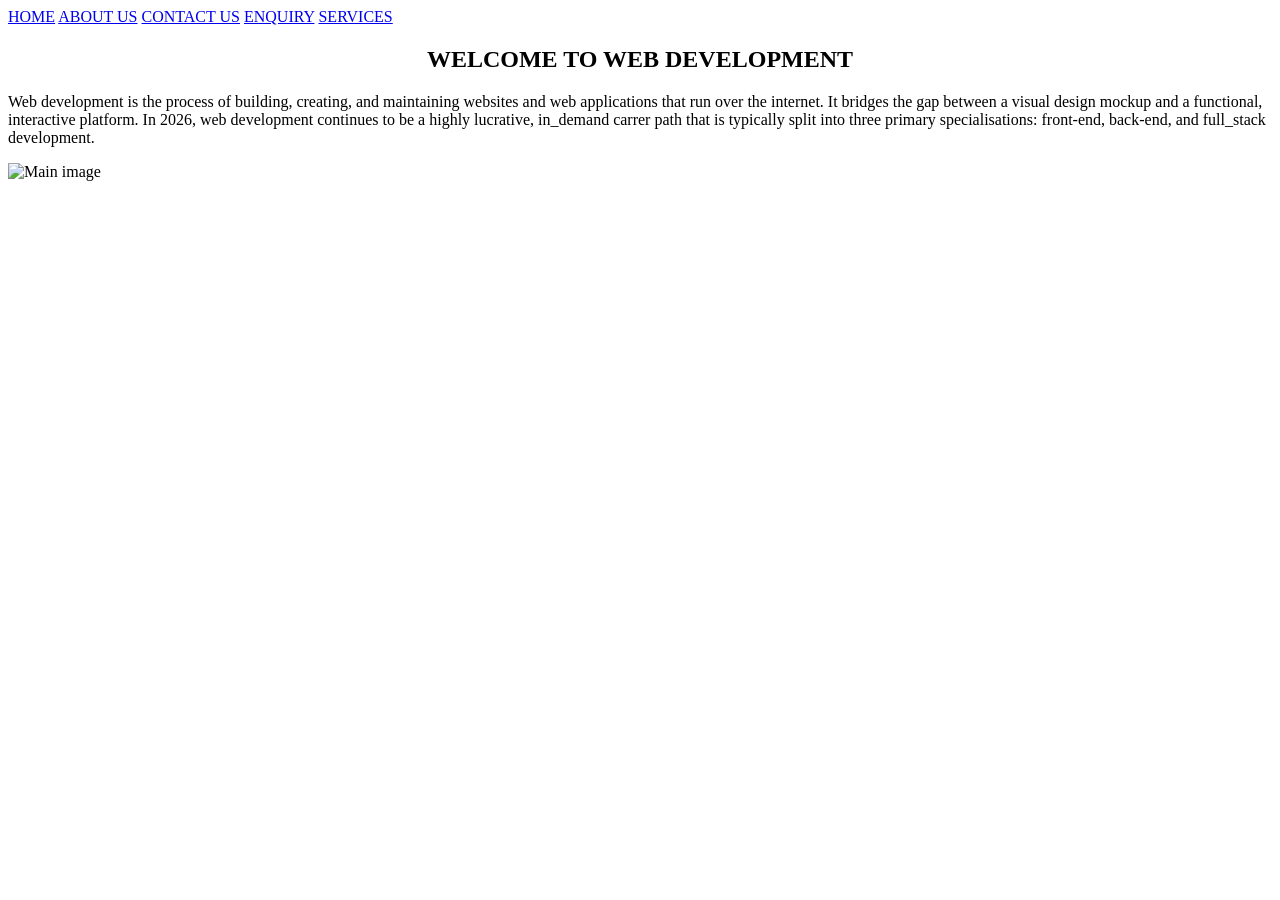
==== index.html @ 9d779f1f "ST10480215: Add core pages and folder structure" ====
<!DOCTYPE html>
<html lang="en">
<head>
    <meta charset="UTF-8">
    <meta name="viewport" content="width=device-width, initial-scale+1.0">
    <title>SOLSICE_SUN | HOME</title>
</head>
<body>
    <header>
        <!--Logo goes here-->
        <!--Navigation links-->
        <nav>
            <a href="./index.html">HOME</a>
            <a href="./about.html">ABOUT US</a>
            <a href="./contact.html">CONTACT US</a>
            <a href="./enquiry.html">ENQUIRY</a>
            <a href="#">SERVICES</a>
        </nav>
    </header>
    <!--Main section-->
    <main>
        <!--First Section-->
        <section>
            <!--Welcome message-->
            <h1 style="color: black; text-align:center;">WELCOME TO WEB DEVELOPMENT</h1>
            <!--Website description paragraph-->
            <p>Web development is the process of building, creating, and maintaining websites and web applications that run over the internet.
                It bridges the gap between a visual design mockup and a functional, interactive platform.
                In 2026, web development continues to be a highly lucrative,
                in_demand carrer path that is typically split into three primary specialisations:
                front-end, back-end, and full_stack development.</p>
            <!--Insert an image-->
            <img src="C:\Users\Student\Documents\GitHub\MyGlobe2\assets\images\sebastien-gabriel--IMlv9Jlb24-unsplash.jpg" width="100%" alt="Main image">
        </section>
        <!--Footer Section-->
        <footer>

        </footer>
    </main>
</body>
</html>
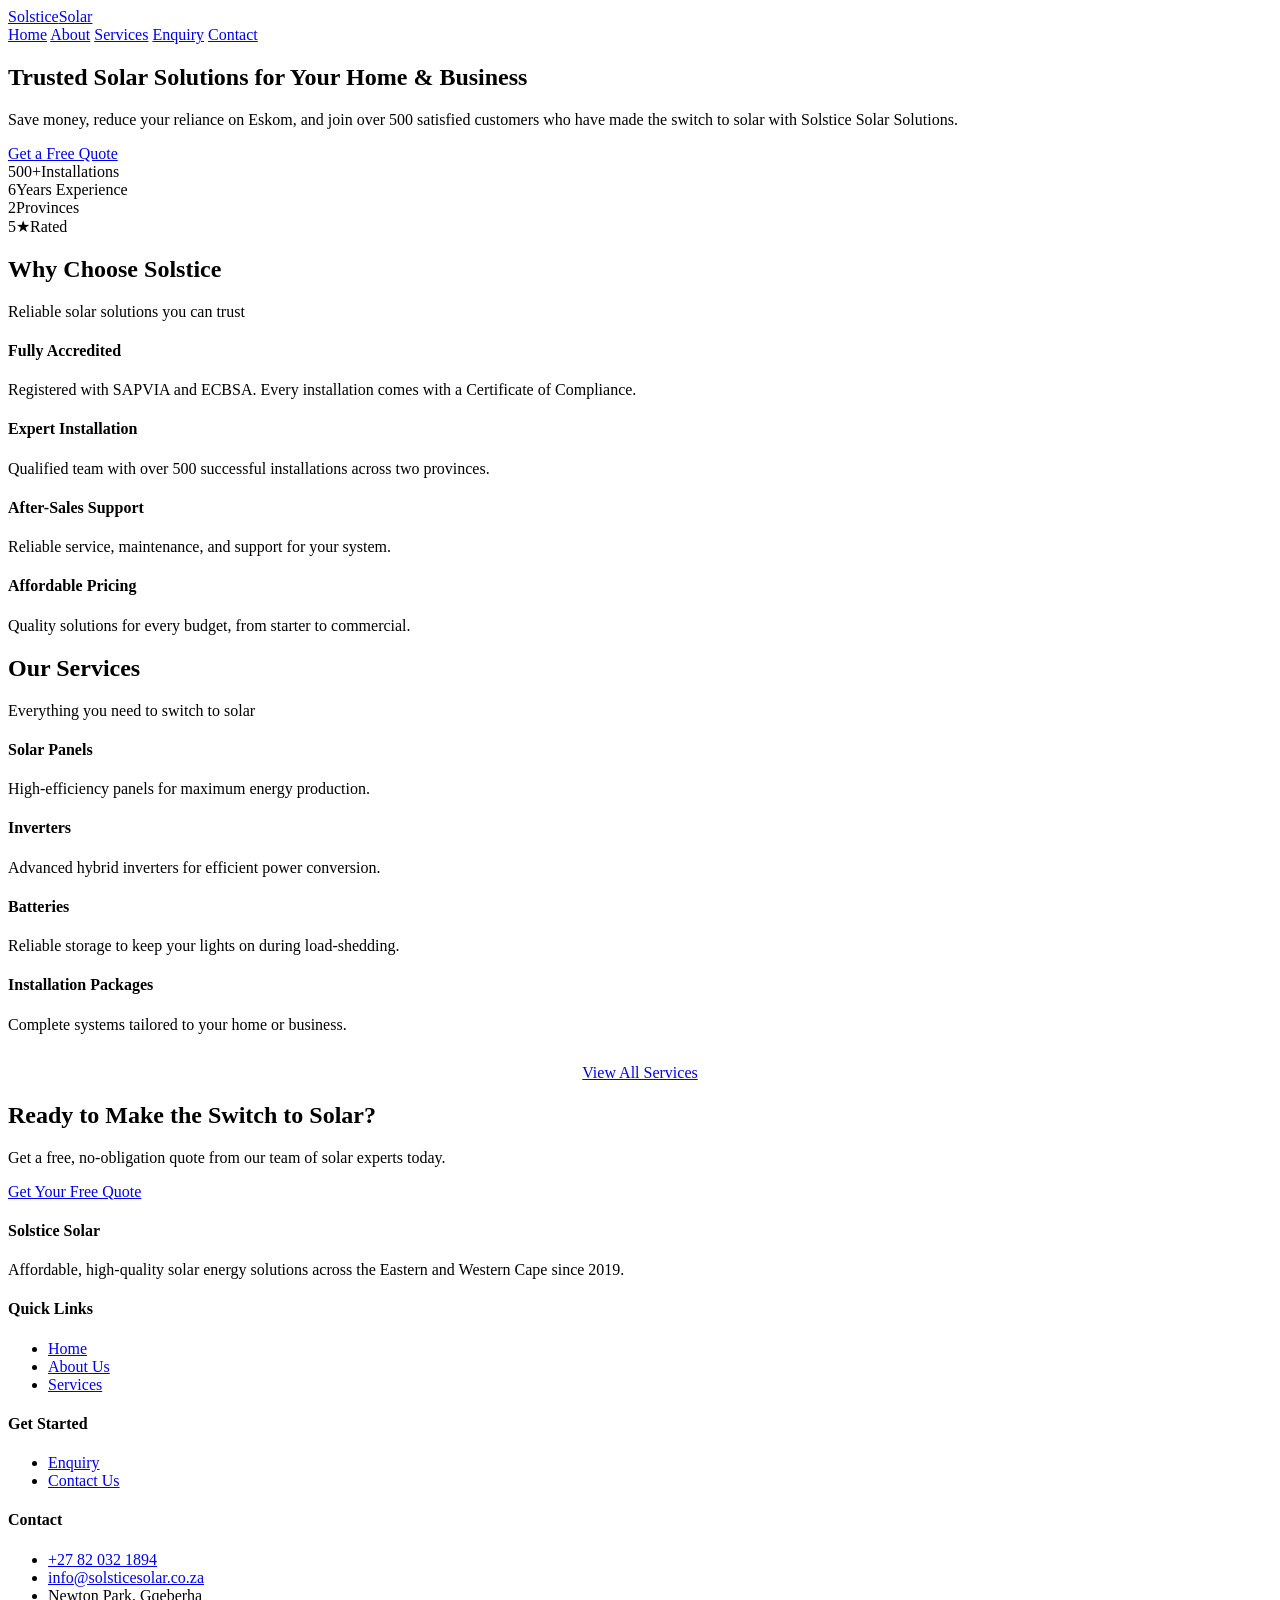
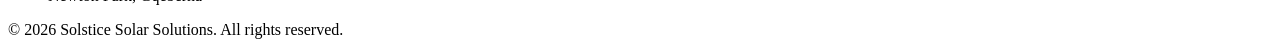
==== commit 1cde4664: "git commit -am "Your descriptive commit message here"" ====
--- a/index.html
+++ b/index.html
@@ -2,40 +2,142 @@
 <html lang="en">
 <head>
     <meta charset="UTF-8">
-    <meta name="viewport" content="width=device-width, initial-scale+1.0">
-    <title>SOLSICE_SUN | HOME</title>
+    <meta name="viewport" content="width=device-width, initial-scale=1.0">
+    <title>Solstice Solar Solutions | Home</title>
+    <link rel="stylesheet" href="style.css">
+    <link href="https://fonts.googleapis.com/css2?family=Montserrat:wght@600;700;800&family=Roboto:wght@400;500&display=swap" rel="stylesheet">
 </head>
 <body>
+
     <header>
-        <!--Logo goes here-->
-        <!--Navigation links-->
-        <nav>
-            <a href="./index.html">HOME</a>
-            <a href="./about.html">ABOUT US</a>
-            <a href="./contact.html">CONTACT US</a>
-            <a href="./enquiry.html">ENQUIRY</a>
-            <a href="#">SERVICES</a>
-        </nav>
+        <div class="container">
+            <a href="index.html" class="logo">Solstice<span>Solar</span></a>
+            <nav>
+                <a href="index.html" class="active">Home</a>
+                <a href="about.html">About</a>
+                <a href="services.html">Services</a>
+                <a href="enquiry.html">Enquiry</a>
+                <a href="contact.html">Contact</a>
+            </nav>
+        </div>
     </header>
-    <!--Main section-->
-    <main>
-        <!--First Section-->
-        <section>
-            <!--Welcome message-->
-            <h1 style="color: black; text-align:center;">WELCOME TO WEB DEVELOPMENT</h1>
-            <!--Website description paragraph-->
-            <p>Web development is the process of building, creating, and maintaining websites and web applications that run over the internet.
-                It bridges the gap between a visual design mockup and a functional, interactive platform.
-                In 2026, web development continues to be a highly lucrative,
-                in_demand carrer path that is typically split into three primary specialisations:
-                front-end, back-end, and full_stack development.</p>
-            <!--Insert an image-->
-            <img src="C:\Users\Student\Documents\GitHub\MyGlobe2\assets\images\sebastien-gabriel--IMlv9Jlb24-unsplash.jpg" width="100%" alt="Main image">
-        </section>
-        <!--Footer Section-->
-        <footer>
 
-        </footer>
-    </main>
+    <section class="hero">
+        <div class="container">
+            <h1>Trusted Solar Solutions for <span>Your Home</span> &amp; Business</h1>
+            <p>Save money, reduce your reliance on Eskom, and join over 500 satisfied customers who have made the switch to solar with Solstice Solar Solutions.</p>
+            <a href="enquiry.html" class="btn btn-yellow">Get a Free Quote</a>
+
+            <div class="stats">
+                <div class="stat"><span class="number">500+</span><span class="label">Installations</span></div>
+                <div class="stat"><span class="number">6</span><span class="label">Years Experience</span></div>
+                <div class="stat"><span class="number">2</span><span class="label">Provinces</span></div>
+                <div class="stat"><span class="number">5★</span><span class="label">Rated</span></div>
+            </div>
+        </div>
+    </section>
+
+    <section class="section">
+        <div class="container">
+            <div class="section-title">
+                <h2>Why Choose <span>Solstice</span></h2>
+                <p>Reliable solar solutions you can trust</p>
+            </div>
+            <div class="card-grid">
+                <div class="card">
+                    <h4>Fully Accredited</h4>
+                    <p>Registered with SAPVIA and ECBSA. Every installation comes with a Certificate of Compliance.</p>
+                </div>
+                <div class="card">
+                    <h4>Expert Installation</h4>
+                    <p>Qualified team with over 500 successful installations across two provinces.</p>
+                </div>
+                <div class="card">
+                    <h4>After-Sales Support</h4>
+                    <p>Reliable service, maintenance, and support for your system.</p>
+                </div>
+                <div class="card">
+                    <h4>Affordable Pricing</h4>
+                    <p>Quality solutions for every budget, from starter to commercial.</p>
+                </div>
+            </div>
+        </div>
+    </section>
+
+    <section class="section-grey">
+        <div class="container">
+            <div class="section-title">
+                <h2>Our <span>Services</span></h2>
+                <p>Everything you need to switch to solar</p>
+            </div>
+            <div class="card-grid">
+                <div class="card">
+                    <h4>Solar Panels</h4>
+                    <p>High-efficiency panels for maximum energy production.</p>
+                </div>
+                <div class="card">
+                    <h4>Inverters</h4>
+                    <p>Advanced hybrid inverters for efficient power conversion.</p>
+                </div>
+                <div class="card">
+                    <h4>Batteries</h4>
+                    <p>Reliable storage to keep your lights on during load-shedding.</p>
+                </div>
+                <div class="card">
+                    <h4>Installation Packages</h4>
+                    <p>Complete systems tailored to your home or business.</p>
+                </div>
+            </div>
+            <div style="text-align:center; margin-top:30px;">
+                <a href="services.html" class="btn btn-blue">View All Services</a>
+            </div>
+        </div>
+    </section>
+
+    <section class="cta">
+        <div class="container">
+            <h2>Ready to Make the <span>Switch</span> to Solar?</h2>
+            <p>Get a free, no-obligation quote from our team of solar experts today.</p>
+            <a href="enquiry.html" class="btn btn-yellow">Get Your Free Quote</a>
+        </div>
+    </section>
+
+    <footer>
+        <div class="container">
+            <div class="footer-grid">
+                <div>
+                    <h4>Solstice Solar</h4>
+                    <p>Affordable, high-quality solar energy solutions across the Eastern and Western Cape since 2019.</p>
+                </div>
+                <div>
+                    <h4>Quick Links</h4>
+                    <ul>
+                        <li><a href="index.html">Home</a></li>
+                        <li><a href="about.html">About Us</a></li>
+                        <li><a href="services.html">Services</a></li>
+                    </ul>
+                </div>
+                <div>
+                    <h4>Get Started</h4>
+                    <ul>
+                        <li><a href="enquiry.html">Enquiry</a></li>
+                        <li><a href="contact.html">Contact Us</a></li>
+                    </ul>
+                </div>
+                <div>
+                    <h4>Contact</h4>
+                    <ul>
+                        <li> <a href="tel:+27820321894">+27 82 032 1894</a></li>
+                        <li> <a href="mailto:info@solsticesolar.co.za">info@solsticesolar.co.za</a></li>
+                        <li> Newton Park, Gqeberha</li>
+                    </ul>
+                </div>
+            </div>
+            <div class="footer-bottom">
+                &copy; 2026 Solstice Solar Solutions. All rights reserved.
+            </div>
+        </div>
+    </footer>
+
 </body>
 </html>
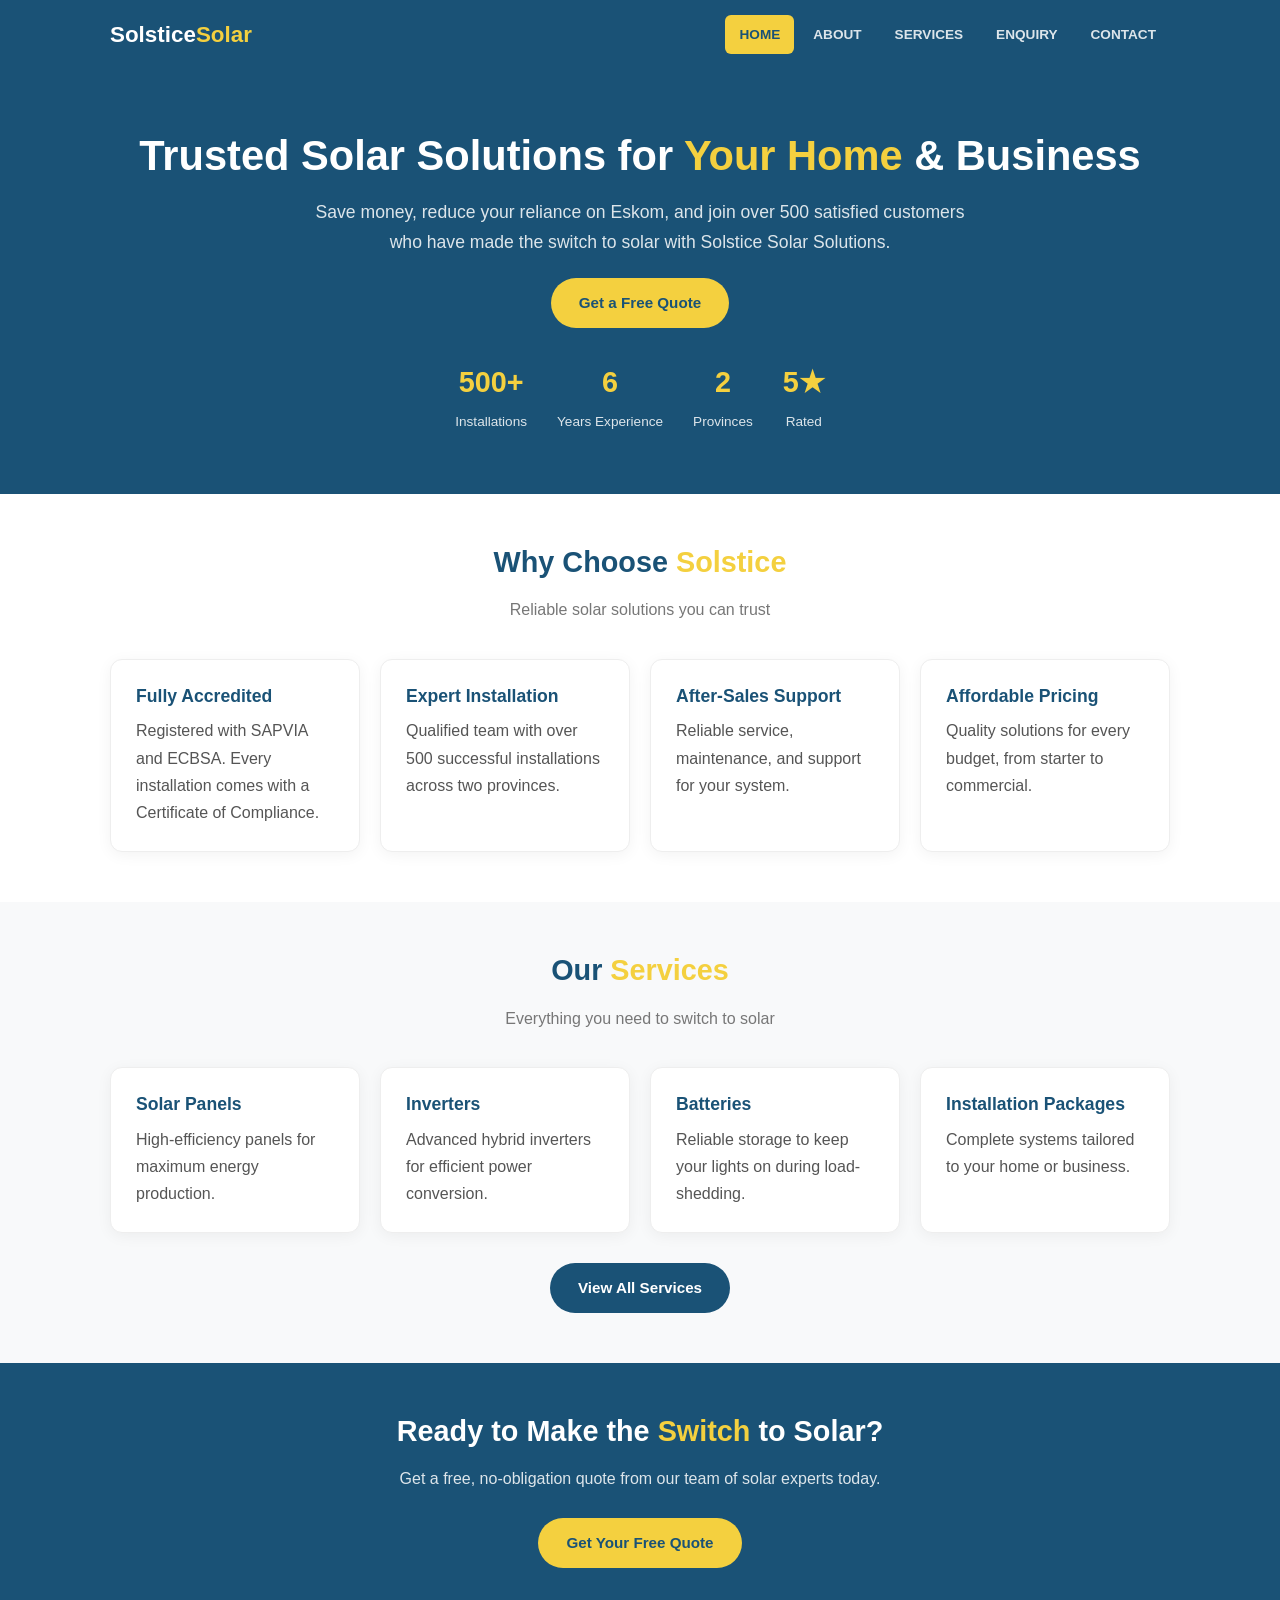
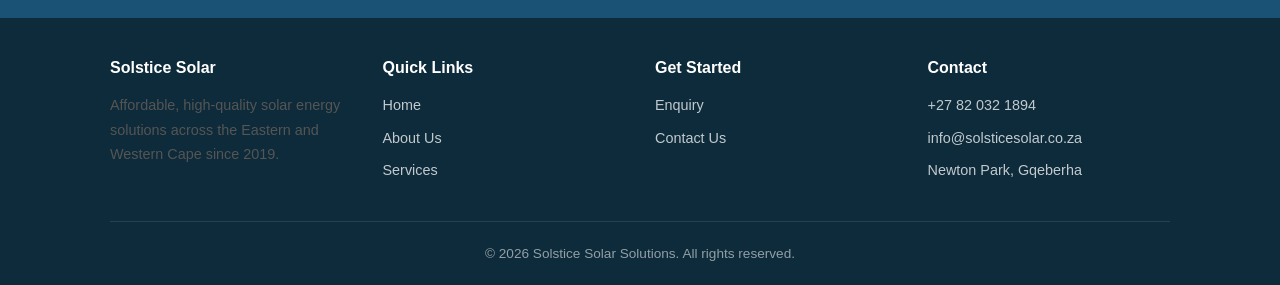
==== commit f71af6ea: "git commit -m "Add cor pages and folder structure" ====
--- a/index.html
+++ b/index.html
@@ -4,7 +4,7 @@
     <meta charset="UTF-8">
     <meta name="viewport" content="width=device-width, initial-scale=1.0">
     <title>Solstice Solar Solutions | Home</title>
-    <link rel="stylesheet" href="style.css">
+    <link rel="stylesheet" href="./css/style.css">
     <link href="https://fonts.googleapis.com/css2?family=Montserrat:wght@600;700;800&family=Roboto:wght@400;500&display=swap" rel="stylesheet">
 </head>
 <body>
--- a/css/style.css
+++ b/css/style.css
@@ -0,0 +1,488 @@
+/* ============================================================
+   SOLSTICE SOLAR SOLUTIONS - STYLESHEET
+   Colors: Blue #1A5276 | Yellow #F4D03F | Green #27AE60
+   ============================================================ */
+
+:root {
+    --blue:      #1A5276;
+    --yellow:    #F4D03F;
+    --green:     #27AE60;
+    --grey:      #F8F9FA;
+    --dark:      #1a1a1a;
+    --mid:       #555555;
+    --light:     #777777;
+    --white:     #ffffff;
+}
+
+/* ===== BASE ===== */
+* {
+    margin: 0;
+    padding: 0;
+    box-sizing: border-box;
+}
+
+body {
+    font-family: 'Roboto', Arial, sans-serif;
+    font-size: 16px;
+    line-height: 1.7;
+    color: var(--dark);
+    background: var(--white);
+}
+
+h1, h2, h3, h4 {
+    font-family: 'Montserrat', Arial, sans-serif;
+    color: var(--blue);
+    line-height: 1.3;
+    margin-bottom: 15px;
+}
+
+h1 { font-size: 2.4rem; }
+h2 { font-size: 1.8rem; }
+h3 { font-size: 1.3rem; }
+h4 { font-size: 1.1rem; }
+
+p {
+    margin-bottom: 15px;
+    color: var(--mid);
+}
+
+a {
+    color: var(--blue);
+    text-decoration: none;
+}
+
+a:hover {
+    color: var(--yellow);
+}
+
+img {
+    max-width: 100%;
+    display: block;
+}
+
+hr {
+    border: none;
+    border-top: 1px solid #ddd;
+    margin: 30px 0;
+}
+
+/* ===== CONTAINER ===== */
+.container {
+    max-width: 1100px;
+    margin: 0 auto;
+    padding: 0 20px;
+}
+
+/* ===== HEADER / NAV ===== */
+header {
+    background: var(--blue);
+    padding: 15px 0;
+    position: sticky;
+    top: 0;
+    z-index: 100;
+}
+
+header .container {
+    display: flex;
+    align-items: center;
+    justify-content: space-between;
+    flex-wrap: wrap;
+    gap: 10px;
+}
+
+.logo {
+    font-family: 'Montserrat', sans-serif;
+    font-size: 1.4rem;
+    font-weight: 800;
+    color: var(--white);
+}
+
+.logo span {
+    color: var(--yellow);
+}
+
+nav {
+    display: flex;
+    flex-wrap: wrap;
+    gap: 5px;
+}
+
+nav a {
+    color: rgba(255, 255, 255, 0.85);
+    font-family: 'Montserrat', sans-serif;
+    font-size: 0.85rem;
+    font-weight: 600;
+    text-transform: uppercase;
+    padding: 8px 14px;
+    border-radius: 6px;
+}
+
+nav a:hover {
+    color: var(--white);
+    background: rgba(255, 255, 255, 0.15);
+}
+
+nav a.active {
+    background: var(--yellow);
+    color: var(--blue);
+}
+
+/* ===== HERO ===== */
+.hero {
+    background: var(--blue);
+    color: var(--white);
+    padding: 60px 0;
+    text-align: center;
+}
+
+.hero h1 {
+    color: var(--white);
+    font-size: 2.6rem;
+    font-weight: 800;
+    margin-bottom: 15px;
+}
+
+.hero h1 span {
+    color: var(--yellow);
+}
+
+.hero p {
+    color: rgba(255, 255, 255, 0.85);
+    font-size: 1.1rem;
+    max-width: 650px;
+    margin: 0 auto 20px;
+}
+
+/* ===== SECTIONS ===== */
+.section {
+    padding: 50px 0;
+}
+
+.section-grey {
+    background: var(--grey);
+    padding: 50px 0;
+}
+
+.section-title {
+    text-align: center;
+    margin-bottom: 35px;
+}
+
+.section-title h2 span {
+    color: var(--yellow);
+}
+
+.section-title p {
+    color: var(--light);
+}
+
+/* ===== BUTTONS ===== */
+.btn {
+    display: inline-block;
+    font-family: 'Montserrat', sans-serif;
+    font-weight: 700;
+    font-size: 0.95rem;
+    padding: 12px 28px;
+    border: none;
+    border-radius: 30px;
+    cursor: pointer;
+    text-align: center;
+    text-decoration: none;
+    transition: all 0.3s ease;
+}
+
+.btn-yellow {
+    background: var(--yellow);
+    color: var(--blue);
+}
+
+.btn-yellow:hover {
+    background: #d4b830;
+    color: var(--blue);
+}
+
+.btn-blue {
+    background: var(--blue);
+    color: var(--white);
+}
+
+.btn-blue:hover {
+    background: #0d3b52;
+    color: var(--white);
+}
+
+.btn-block {
+    display: block;
+    width: 100%;
+}
+
+/* ===== CARDS ===== */
+.card-grid {
+    display: grid;
+    grid-template-columns: repeat(auto-fit, minmax(240px, 1fr));
+    gap: 20px;
+}
+
+.card {
+    background: var(--white);
+    border-radius: 12px;
+    padding: 25px;
+    box-shadow: 0 3px 15px rgba(0, 0, 0, 0.05);
+    border: 1px solid #eee;
+    transition: transform 0.3s ease;
+}
+
+.card:hover {
+    transform: translateY(-5px);
+    box-shadow: 0 8px 25px rgba(26, 82, 118, 0.1);
+}
+
+.card h3, .card h4 {
+    color: var(--blue);
+    margin-bottom: 10px;
+}
+
+.card p:last-child {
+    margin-bottom: 0;
+}
+
+/* ===== STATS ===== */
+.stats {
+    display: flex;
+    flex-wrap: wrap;
+    justify-content: center;
+    gap: 30px;
+    margin-top: 30px;
+}
+
+.stat {
+    text-align: center;
+}
+
+.stat .number {
+    display: block;
+    font-family: 'Montserrat', sans-serif;
+    font-size: 1.8rem;
+    font-weight: 800;
+    color: var(--yellow);
+}
+
+.stat .label {
+    font-size: 0.85rem;
+    color: rgba(255, 255, 255, 0.85);
+}
+
+/* ===== FORMS ===== */
+form {
+    max-width: 600px;
+    margin: 0 auto;
+}
+
+.form-group {
+    margin-bottom: 18px;
+}
+
+label {
+    display: block;
+    font-family: 'Montserrat', sans-serif;
+    font-weight: 600;
+    font-size: 0.9rem;
+    color: var(--blue);
+    margin-bottom: 6px;
+}
+
+input[type="text"],
+input[type="email"],
+input[type="tel"],
+input[type="number"],
+select,
+textarea {
+    width: 100%;
+    padding: 11px 14px;
+    font-family: 'Roboto', sans-serif;
+    font-size: 1rem;
+    color: var(--dark);
+    background: var(--white);
+    border: 2px solid #e0e0e0;
+    border-radius: 8px;
+    outline: none;
+    transition: border-color 0.3s ease;
+}
+
+input:focus,
+select:focus,
+textarea:focus {
+    border-color: var(--blue);
+}
+
+textarea {
+    resize: vertical;
+    min-height: 120px;
+}
+
+.radio-group {
+    display: flex;
+    flex-wrap: wrap;
+    gap: 15px;
+}
+
+.radio-group label {
+    display: flex;
+    align-items: center;
+    gap: 6px;
+    font-weight: 400;
+    color: var(--mid);
+    margin-bottom: 0;
+}
+
+input[type="radio"] {
+    accent-color: var(--blue);
+    cursor: pointer;
+}
+
+form button[type="submit"] {
+    width: 100%;
+    background: var(--yellow);
+    color: var(--blue);
+    font-family: 'Montserrat', sans-serif;
+    font-weight: 700;
+    font-size: 1rem;
+    padding: 13px 30px;
+    border: none;
+    border-radius: 30px;
+    cursor: pointer;
+    margin-top: 10px;
+    transition: background 0.3s ease;
+}
+
+form button[type="submit"]:hover {
+    background: #d4b830;
+}
+
+/* ===== LISTS ===== */
+.list-plain {
+    list-style: none;
+    padding: 0;
+}
+
+.list-plain li {
+    padding: 10px 0;
+    border-bottom: 1px solid #eee;
+    color: var(--mid);
+}
+
+.list-plain li:last-child {
+    border-bottom: none;
+}
+
+/* ===== CTA ===== */
+.cta {
+    background: var(--blue);
+    color: var(--white);
+    padding: 50px 0;
+    text-align: center;
+}
+
+.cta h2 {
+    color: var(--white);
+}
+
+.cta h2 span {
+    color: var(--yellow);
+}
+
+.cta p {
+    color: rgba(255, 255, 255, 0.85);
+    max-width: 600px;
+    margin: 10px auto 25px;
+}
+
+/* ===== FOOTER ===== */
+footer {
+    background: #0d2b3a;
+    color: rgba(255, 255, 255, 0.75);
+    padding: 40px 0 20px;
+    font-size: 0.9rem;
+}
+
+footer h4 {
+    color: var(--white);
+    font-size: 1rem;
+    margin-bottom: 15px;
+}
+
+footer a {
+    color: rgba(255, 255, 255, 0.75);
+}
+
+footer a:hover {
+    color: var(--yellow);
+}
+
+footer ul {
+    list-style: none;
+    padding: 0;
+}
+
+footer ul li {
+    margin-bottom: 8px;
+}
+
+.footer-grid {
+    display: grid;
+    grid-template-columns: repeat(auto-fit, minmax(200px, 1fr));
+    gap: 30px;
+    margin-bottom: 30px;
+}
+
+.footer-bottom {
+    border-top: 1px solid rgba(255, 255, 255, 0.1);
+    padding-top: 20px;
+    text-align: center;
+    font-size: 0.85rem;
+    color: rgba(255, 255, 255, 0.55);
+}
+
+/* ===== RESPONSIVE ===== */
+@media (max-width: 768px) {
+    h1 { font-size: 1.8rem; }
+    h2 { font-size: 1.5rem; }
+
+    .hero {
+        padding: 40px 0;
+    }
+
+    .hero h1 {
+        font-size: 1.8rem;
+    }
+
+    .hero p {
+        font-size: 1rem;
+    }
+
+    header .container {
+        flex-direction: column;
+        gap: 10px;
+    }
+
+    nav {
+        justify-content: center;
+    }
+
+    nav a {
+        font-size: 0.75rem;
+        padding: 6px 10px;
+    }
+
+    .section, .section-grey {
+        padding: 35px 0;
+    }
+
+    .stat .number {
+        font-size: 1.4rem;
+    }
+
+    .stats {
+        gap: 20px;
+    }
+}
